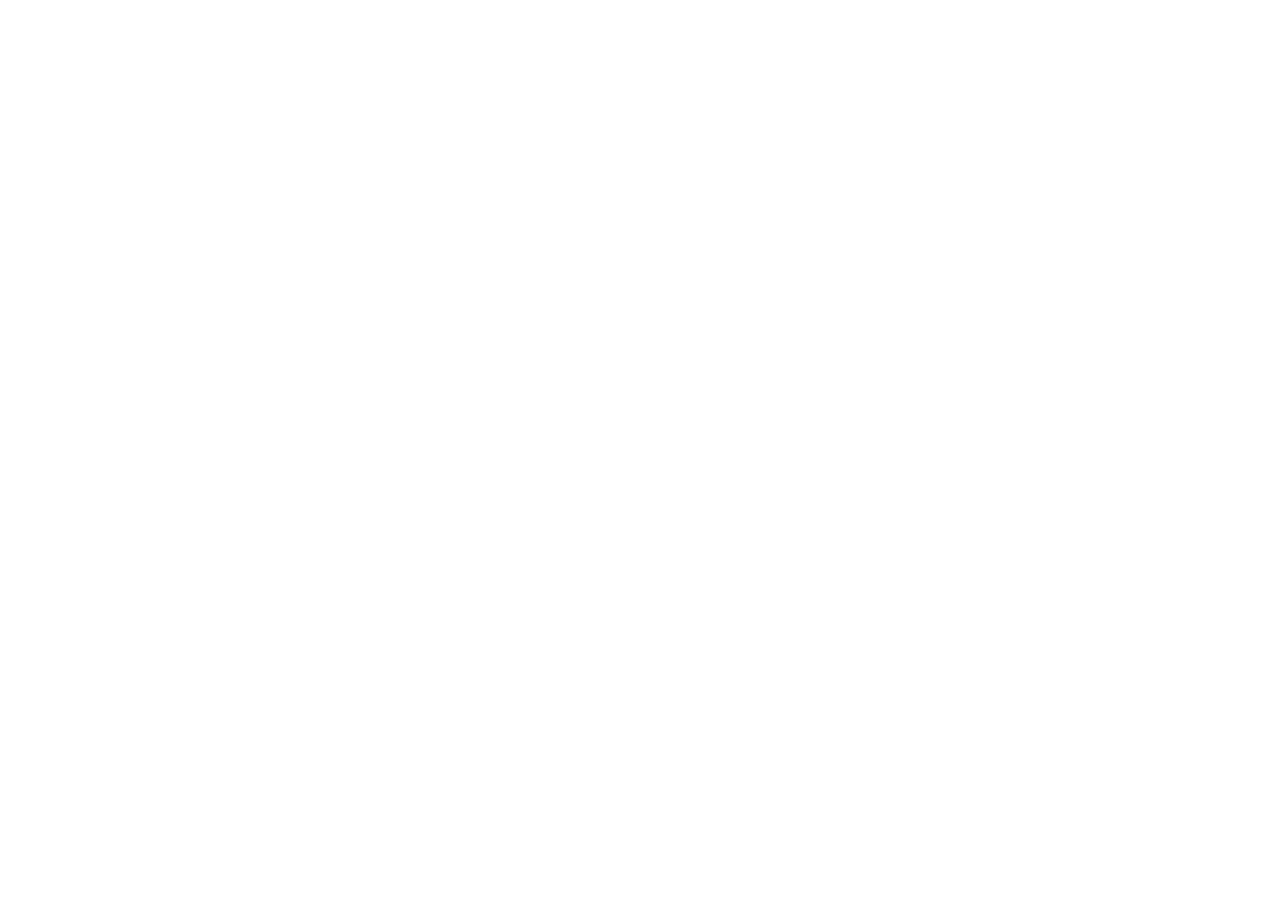
==== contactMe.html @ d30972bb "init project" ====
<!DOCTYPE html>
<html dir="rtl" lang="en">
<head>
    <meta charset="UTF-8">
    <meta http-equiv="X-UA-Compatible" content="IE=edge">
    <meta name="viewport" content="width=device-width, initial-scale=1.0">
    <meta name="description" content="سایت شخصی هادی حیدری آذر برنامه نویس و توسعه دهنده فرانت اند">
    <meta name="keywords" content="هادی حیدری آذر, توسعه دهنده فرانت اند, فرانت اند دولوپر, برنامه نویس, hadiheidariazar, frontend developer, programmer">
    <link rel="stylesheet" href="./css/bootstrap.rtl.min.css">
    <link rel="stylesheet" href="https://cdn.jsdelivr.net/npm/bootstrap-icons@1.10.5/font/bootstrap-icons.css">
    <link rel="stylesheet" href="./css/contactMe.css">
    <link rel="icon" href="./image/hadiheidariazar.jpg">
    <title> ارتباط با من </title>
</head>
<body>
    

    <script src="./js/bootstrap.bundle.min.js"></script>
    <script src="./js/features.js"></script>
</body>
</html>
---- css/contactMe.css ----
@import url('./custom.css');
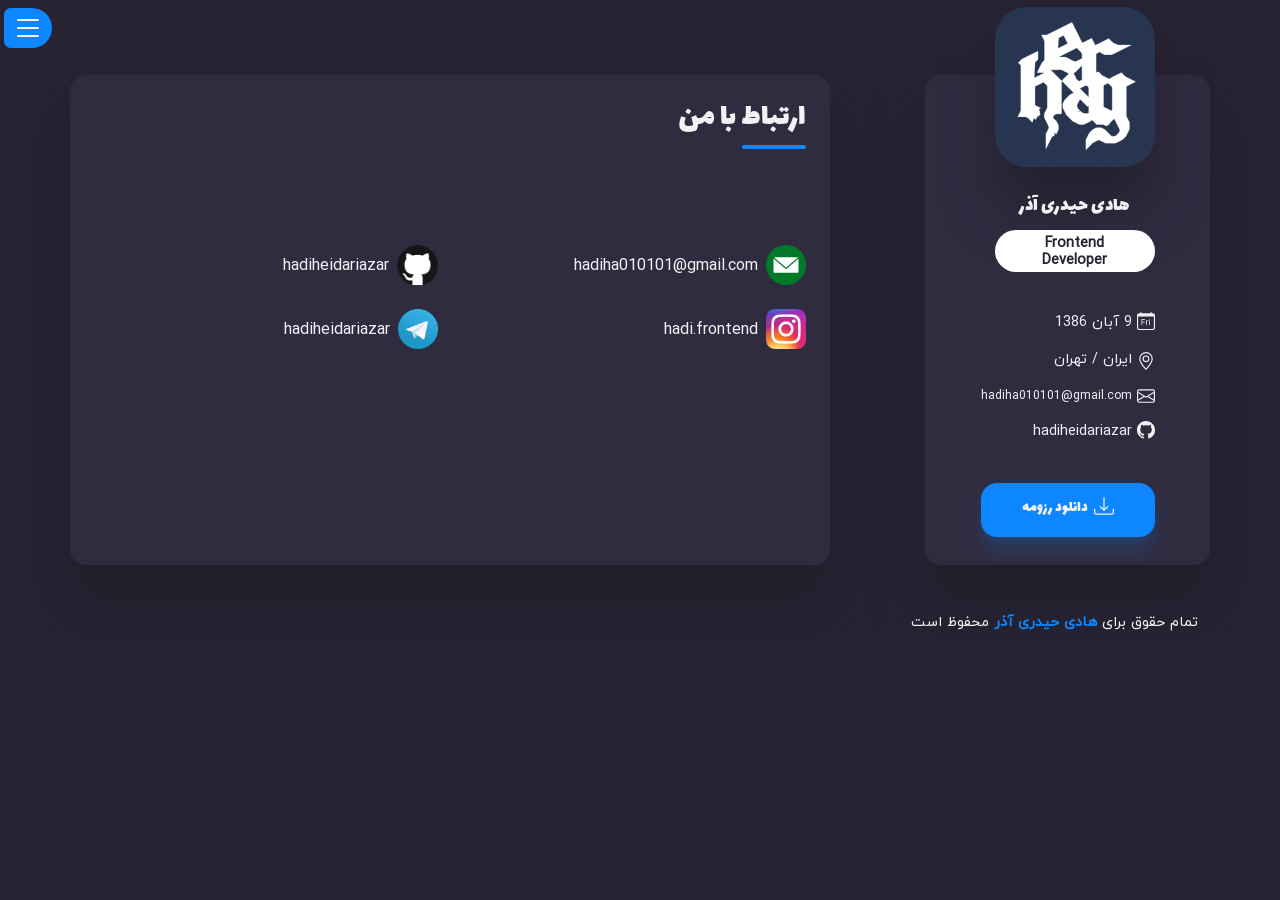
==== commit 3a84c498: "finished third page" ====
--- a/contactMe.html
+++ b/contactMe.html
@@ -1,21 +1,203 @@
 <!DOCTYPE html>
 <html dir="rtl" lang="en">
+
 <head>
     <meta charset="UTF-8">
     <meta http-equiv="X-UA-Compatible" content="IE=edge">
     <meta name="viewport" content="width=device-width, initial-scale=1.0">
     <meta name="description" content="سایت شخصی هادی حیدری آذر برنامه نویس و توسعه دهنده فرانت اند">
-    <meta name="keywords" content="هادی حیدری آذر, توسعه دهنده فرانت اند, فرانت اند دولوپر, برنامه نویس, hadiheidariazar, frontend developer, programmer">
+    <meta name="keywords"
+        content="هادی حیدری آذر, توسعه دهنده فرانت اند, فرانت اند دولوپر, برنامه نویس, hadiheidariazar, frontend developer, programmer">
     <link rel="stylesheet" href="./css/bootstrap.rtl.min.css">
-    <link rel="stylesheet" href="https://cdn.jsdelivr.net/npm/bootstrap-icons@1.10.5/font/bootstrap-icons.css">
     <link rel="stylesheet" href="./css/contactMe.css">
     <link rel="icon" href="./image/hadiheidariazar.jpg">
     <title> ارتباط با من </title>
 </head>
-<body>
-    
+
+<body class="px-3 px-sm-0 d-lg-flex align-items-center">
+
+    <div class="loader d-flex justify-content-center align-items-center">
+        <div class="spinner-grow bg-blue" role="status">
+            <span class="visually-hidden">Loading...</span>
+        </div>
+    </div>
+
+    <header class="fixed-top mx-1 mt-2">
+        <div class="menu bg-blue p-2 py-1">
+
+            <svg xmlns="http://www.w3.org/2000/svg" width="32" height="32" fill="currentColor"
+                class="bi bi-list icon-menu float-end" viewBox="0 0 16 16" style="cursor: pointer;">
+                <path fill-rule="evenodd"
+                    d="M2.5 12a.5.5 0 0 1 .5-.5h10a.5.5 0 0 1 0 1H3a.5.5 0 0 1-.5-.5zm0-4a.5.5 0 0 1 .5-.5h10a.5.5 0 0 1 0 1H3a.5.5 0 0 1-.5-.5zm0-4a.5.5 0 0 1 .5-.5h10a.5.5 0 0 1 0 1H3a.5.5 0 0 1-.5-.5z" />
+            </svg>
+
+            <ul class="menu-items none">
+                <li>
+                    <a class="page-link fs-7" href="./index.html"> درباره من </a>
+                </li>
+                <li>
+                    <a class="page-link fs-7" href="./mySkills.html"> مهارت های من </a>
+                </li>
+                <li>
+                    <a class="page-link fs-7" href="./contactMe.html"> ارتباط با من </a>
+                </li>
+                <li>
+                    <a class="page-link fs-7" href="sampleWorks.html"> نمونه کارها </a>
+                </li>
+            </ul>
+        </div>
+    </header>
+
+    <div class="container">
+        <div class="row my-5">
+
+            <!-- Section My Profile -->
+            <div class="col-12 p-1 col-lg-3 bg-box shadow border-radius justify-content-center d-flex">
+
+                <div class="my-profile text-center d-grid justify-content-center">
+
+                    <div class="section-my-profile text-center">
+                        <img src="./image/hadiheidariazar.jpg" alt="My Image" class="shadow">
+
+                        <h4 class="f-lalezar fs-5 mt-4"> هادی حیدری آذر </h4>
+                        <h4 class="fw-bold d-inline-block px-3 py-1 fs-7 bg-white font-black mt-1 rounded-pill">
+                            Frontend Developer </h4>
+                    </div>
+
+                    <div class="my-specifications text-lg-start d-flex justify-content-center mt-4">
+                        <div class="row d-flex d-lg-grid">
+                            <div class="col-12 col-md-6 col-lg-12 my-2">
+
+                                <svg xmlns="http://www.w3.org/2000/svg" width="18" height="18" fill="currentColor"
+                                    class="bi bi-calendar-day mb-1" viewBox="0 0 16 16">
+                                    <path
+                                        d="M4.684 11.523v-2.3h2.261v-.61H4.684V6.801h2.464v-.61H4v5.332h.684zm3.296 0h.676V8.98c0-.554.227-1.007.953-1.007.125 0 .258.004.329.015v-.613a1.806 1.806 0 0 0-.254-.02c-.582 0-.891.32-1.012.567h-.02v-.504H7.98v4.105zm2.805-5.093c0 .238.192.425.43.425a.428.428 0 1 0 0-.855.426.426 0 0 0-.43.43zm.094 5.093h.672V7.418h-.672v4.105z" />
+                                    <path
+                                        d="M3.5 0a.5.5 0 0 1 .5.5V1h8V.5a.5.5 0 0 1 1 0V1h1a2 2 0 0 1 2 2v11a2 2 0 0 1-2 2H2a2 2 0 0 1-2-2V3a2 2 0 0 1 2-2h1V.5a.5.5 0 0 1 .5-.5zM1 4v10a1 1 0 0 0 1 1h12a1 1 0 0 0 1-1V4H1z" />
+                                </svg>
+
+                                <span class="fs-7 date-birth" title="تاریخ تولد"> 9 آبان 1386 </span>
+                            </div>
+                            <div class="col-12 col-md-6 col-lg-12 my-2">
+
+                                <svg xmlns="http://www.w3.org/2000/svg" width="18" height="18" fill="currentColor"
+                                    class="bi bi-geo-alt" viewBox="0 0 16 16">
+                                    <path
+                                        d="M12.166 8.94c-.524 1.062-1.234 2.12-1.96 3.07A31.493 31.493 0 0 1 8 14.58a31.481 31.481 0 0 1-2.206-2.57c-.726-.95-1.436-2.008-1.96-3.07C3.304 7.867 3 6.862 3 6a5 5 0 0 1 10 0c0 .862-.305 1.867-.834 2.94zM8 16s6-5.686 6-10A6 6 0 0 0 2 6c0 4.314 6 10 6 10z" />
+                                    <path d="M8 8a2 2 0 1 1 0-4 2 2 0 0 1 0 4zm0 1a3 3 0 1 0 0-6 3 3 0 0 0 0 6z" />
+                                </svg>
+
+                                <span class="fs-7 location" title="آدرس"> ایران / تهران</span>
+                            </div>
+                            <div class="col-12 col-md-6 col-lg-12 my-2">
+
+                                <svg xmlns="http://www.w3.org/2000/svg" width="18" height="18" fill="currentColor"
+                                    class="bi bi-envelope" viewBox="0 0 16 16">
+                                    <path
+                                        d="M0 4a2 2 0 0 1 2-2h12a2 2 0 0 1 2 2v8a2 2 0 0 1-2 2H2a2 2 0 0 1-2-2V4Zm2-1a1 1 0 0 0-1 1v.217l7 4.2 7-4.2V4a1 1 0 0 0-1-1H2Zm13 2.383-4.708 2.825L15 11.105V5.383Zm-.034 6.876-5.64-3.471L8 9.583l-1.326-.795-5.64 3.47A1 1 0 0 0 2 13h12a1 1 0 0 0 .966-.741ZM1 11.105l4.708-2.897L1 5.383v5.722Z" />
+                                </svg>
+
+                                <a href="mailto:hadiha010101@gmail.com" title="آدرس ایمیل"
+                                    class="text-decoration-none text-hover text-light-color" style="font-size: .75rem;">
+                                    hadiha010101@gmail.com</a>
+                            </div>
+                            <div class="col-12 col-md-6 col-lg-12 my-2">
+
+                                <svg xmlns="http://www.w3.org/2000/svg" width="18" height="18" fill="currentColor"
+                                    class="bi bi-github mb-1" viewBox="0 0 16 16">
+                                    <path
+                                        d="M8 0C3.58 0 0 3.58 0 8c0 3.54 2.29 6.53 5.47 7.59.4.07.55-.17.55-.38 0-.19-.01-.82-.01-1.49-2.01.37-2.53-.49-2.69-.94-.09-.23-.48-.94-.82-1.13-.28-.15-.68-.52-.01-.53.63-.01 1.08.58 1.23.82.72 1.21 1.87.87 2.33.66.07-.52.28-.87.51-1.07-1.78-.2-3.64-.89-3.64-3.95 0-.87.31-1.59.82-2.15-.08-.2-.36-1.02.08-2.12 0 0 .67-.21 2.2.82.64-.18 1.32-.27 2-.27.68 0 1.36.09 2 .27 1.53-1.04 2.2-.82 2.2-.82.44 1.1.16 1.92.08 2.12.51.56.82 1.27.82 2.15 0 3.07-1.87 3.75-3.65 3.95.29.25.54.73.54 1.48 0 1.07-.01 1.93-.01 2.2 0 .21.15.46.55.38A8.012 8.012 0 0 0 16 8c0-4.42-3.58-8-8-8z" />
+                                </svg>
+
+                                <a href="https://github.com/hadiheidariazar" title="آدرس گیت هاب"
+                                    class="fs-7 text-hover text-decoration-none text-light-color"> hadiheidariazar </a>
+                            </div>
+                        </div>
+                    </div>
+
+                    <div class=" download-page my-4 d-flex justify-content-center">
+
+                        <a href="./files/رزومه علیرضا کثیرزارع.pdf"
+                            class="bg-blue btn-hover fs-6 btn-download-page text-light-color f-lalezar border-radius text-light-color text-decoration-none mt-2">
+
+                            <svg xmlns="http://www.w3.org/2000/svg" width="20" height="20" fill="currentColor"
+                                class="bi bi-download me-1 mb-2" viewBox="0 0 16 16">
+                                <path
+                                    d="M.5 9.9a.5.5 0 0 1 .5.5v2.5a1 1 0 0 0 1 1h12a1 1 0 0 0 1-1v-2.5a.5.5 0 0 1 1 0v2.5a2 2 0 0 1-2 2H2a2 2 0 0 1-2-2v-2.5a.5.5 0 0 1 .5-.5z" />
+                                <path
+                                    d="M7.646 11.854a.5.5 0 0 0 .708 0l3-3a.5.5 0 0 0-.708-.708L8.5 10.293V1.5a.5.5 0 0 0-1 0v8.793L5.354 8.146a.5.5 0 1 0-.708.708l3 3z" />
+                            </svg>
+
+                            دانلود رزومه </a>
+
+                    </div>
+                </div>
+
+            </div>
+            <!-- Section My Profile -->
+
+            <!-- Section Contact with Me -->
+            <div class="col-12 p-1 col-lg-8 offset-lg-1 g-3 g-lg-0 bg-box shadow border-radius section-contact-me p-4">
+                <h2 class="f-lalezar section-title"> ارتباط با من </h2>
+                <div class="bg-blue underline-section-title border-radius"></div>
+
+                <div class="contact-me">
+                    <div class="row">
+                        <div class="col-12 col-sm-6">
+                            <div class="container-contact-me email w-max-content">
+                                <a href="mailto:hadiha010101@gmail.com"
+                                    class="text-decoration-none text-light-color title-link h-100 d-flex align-items-center">
+                                <img src="./image/email.png" alt="Icon Email" class="h-100 me-2">
+
+                                    hadiha010101@gmail.com </a>
+                            </div>
+                        </div>
+                        <div class="col-12 col-sm-6 mt-4 mt-sm-0">
+                            <div class="container-contact-me github w-max-content">
+                                <a href="https://github.com/hadiheidariazar"
+                                    class="text-decoration-none text-light-color title-link d-flex align-items-center h-100" target="_blank">
+
+                                <img src="./image/github.png" alt="Icon Github" class="h-100 me-2">
+
+                                    hadiheidariazar </a>
+                            </div>
+                        </div>
+                        <div class="col-12 col-sm-6 mt-4">
+                            <div class="container-contact-me instagram w-max-content">
+                                <a href="https://instagram.com/hadi.frontend?igshid=YmMyMTA2M2Y="
+                                    class="text-decoration-none text-light-color d-flex align-items-center title-link h-100" target="_blank">
+
+                                <img src="./image/instagram.png" alt="Icon Instagram" class="h-100 me-2">
+
+                                    hadi.frontend </a>
+                            </div>
+                        </div>
+                        <div class="col-12 col-sm-6 mt-4">
+                            <div class="container-contact-me telegram w-max-content">
+                                <a href="https://t.me/hadiheidariazar"
+                                    class="text-decoration-none text-light-color d-flex align-items-center h-100 title-link" target="_blank">
+
+                                <img src="./image/telgram.png" alt="Icon Telegram" class="h-100 me-2">
+
+                                    hadiheidariazar </a>
+                            </div>
+                        </div>
+                    </div>
+                </div>
+            </div>
+            <!-- Section Contact with Me -->
+
+        </div>
+
+        <footer>
+            <span class="fs-7 footer-text"> تمام حقوق برای <span class="text-blue fw-bold"> هادی حیدری آذر </span> محفوظ
+                است </span>
+        </footer>
+    </div>
+
 
     <script src="./js/bootstrap.bundle.min.js"></script>
     <script src="./js/features.js"></script>
 </body>
+
 </html>
--- a/css/contactMe.css
+++ b/css/contactMe.css
@@ -1 +1,265 @@
-@import url('./custom.css');+@import url('./custom.css');
+
+body {
+    background: var(--bgColor-page);
+    color: var(--text-color);
+    font-family: iranYekan;
+    overflow-x: hidden;
+    height: 41rem;
+}
+
+
+/* Start Header Page */
+
+header {
+    display: flex;
+    justify-content: end;
+}
+
+.menu {
+    border-radius: 10px 30px 30px 10px;
+    border: none;
+    direction: ltr;
+    display: flex;
+    justify-content: space-between;
+    align-items: center;
+}
+
+header .show {
+    width: 3rem;
+    animation: showMenu .4s 1 .1s ease-out forwards;
+}
+
+@keyframes showMenu {
+    100% {
+        width: 30rem;
+    }
+}
+
+header .not-show {
+    width: 30rem;
+    animation: notShowMenu .4s 1 .1s ease-out forwards;
+}
+
+@keyframes notShowMenu {
+    100% {
+        width: 3rem;
+    }
+}
+
+.menu-items li {
+    float: right;
+}
+
+.menu .none {
+    display: none;
+}
+
+.menu-items li a {
+    float: right;
+    margin: 0 10px;
+    color: #f0f0f0;
+    transition: .3s;
+}
+
+.menu-items li a:hover {
+    color: #fff;
+}
+
+/* Finish Header Page */
+
+
+
+/* Start Content Page */
+
+
+/* Start Section My Profile */
+
+.my-profile {
+    width: 100%;
+}
+
+.section-my-profile {
+    width: 10rem;
+}
+
+.section-my-profile img {
+    margin-top: -4.5rem;
+    border-radius: 2rem;
+    width: 10rem;
+}
+
+.date-birth,
+.location {
+    cursor: default;
+}
+
+.btn-download-page {
+    padding: .8rem 1.5rem;
+    width: 100%;
+    border: none;
+    box-shadow: 0 1rem 1rem rgba(13, 134, 255, 0.15), 0 0.125rem 0.25rem rgba(13, 134, 255, 0.15);
+}
+
+.btn-download-page:hover {
+    box-shadow: none;
+}
+
+/* Finish Section My Profile */
+
+
+/* Start Section Contact with Me */
+
+.underline-section-title {
+    width: 4rem;
+    height: 4px;
+}
+
+.contact-me {
+    margin-top: 6rem;
+}
+
+.container-contact-me {
+    height: 2.5rem;
+}
+
+.email .title-link {
+    transition: all .3s;
+}
+
+.email .title-link:hover {
+    color: #007a28;
+}
+
+.github .title-link {
+    transition: all .3s;
+}
+
+.github .title-link:hover {
+    color: #000;
+}
+
+.instagram .title-link {
+    transition: all .3s;
+}
+
+.instagram .title-link:hover {
+    color: rgb(192, 50, 133);
+}
+
+.telegram .title-link {
+    transition: all .3s;
+}
+
+.telegram .title-link:hover {
+    color: rgb(49, 168, 220);
+}
+
+/* Finish Section Contact with Me */
+
+
+/* Start Responsive with css */
+
+@media screen and (max-width: 991px) {
+
+    body {
+        height: max-content;
+    }
+
+    .section-my-profile {
+        width: 100%;
+    }
+
+    .btn-download-page {
+        width: 75%
+    }
+
+    .container {
+        margin-top: 8rem;
+    }
+
+    .contact-me {
+        margin-top: 4rem;
+    }
+
+    footer {
+        margin-bottom: 2rem;
+    }
+}
+
+@media screen and (max-width: 767px) {
+    .title-link {
+        font-size: .8rem;
+    }
+}
+
+@media screen and (max-width: 576px) {
+    header .show {
+        width: 3rem;
+        animation: showMenu .4s 1 .1s ease-out forwards;
+    }
+
+    @keyframes showMenu {
+        100% {
+            width: 28rem;
+        }
+    }
+
+    header .not-show {
+        width: 28rem;
+        animation: notShowMenu .4s 1 .1s ease-out forwards;
+    }
+
+    @keyframes notShowMenu {
+        100% {
+            width: 3rem;
+        }
+    }
+
+    .menu-items li a {
+        font-size: .75rem;
+        margin: 0 5px;
+    }
+}
+
+@media screen and (max-width: 333px) {
+    header .show {
+        width: 3rem;
+        animation: showMenu .4s 1 .1s ease-out forwards;
+    }
+
+    @keyframes showMenu {
+        100% {
+            width: 22rem;
+        }
+    }
+
+    header .not-show {
+        width: 22rem;
+        animation: notShowMenu .4s 1 .1s ease-out forwards;
+    }
+
+    @keyframes notShowMenu {
+        100% {
+            width: 3rem;
+        }
+    }
+
+    .menu-items li a {
+        font-size: .6rem;
+        margin: 0 5px;
+        line-height: 1.2rem;
+    }
+
+    .footer-text {
+        font-size: .8rem;
+    }
+
+    .email .title-link {
+        font-size: .7rem;
+    }
+}
+
+/* Finish Responsive with css */
+
+/* Finish Content Page */
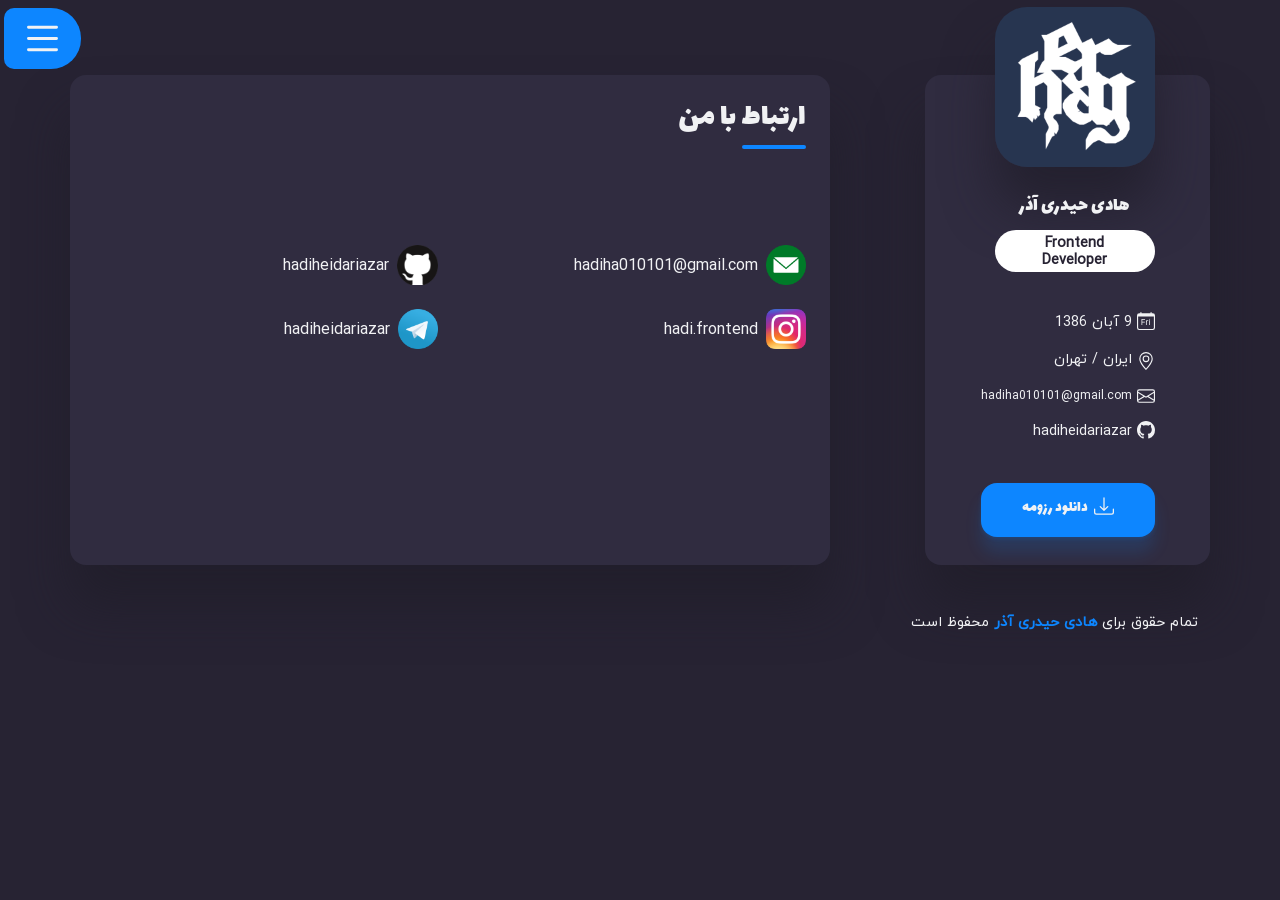
==== commit 84eae695: "bug fix" ====
--- a/contactMe.html
+++ b/contactMe.html
@@ -23,9 +23,9 @@
     </div>
 
     <header class="fixed-top mx-1 mt-2">
-        <div class="menu bg-blue p-2 py-1">
-
-            <svg xmlns="http://www.w3.org/2000/svg" width="32" height="32" fill="currentColor"
+        <div class="menu bg-blue px-2 px-sm-3 py-1 py-sm-2">
+
+            <svg xmlns="http://www.w3.org/2000/svg" width="45" height="45" fill="currentColor"
                 class="bi bi-list icon-menu float-end" viewBox="0 0 16 16" style="cursor: pointer;">
                 <path fill-rule="evenodd"
                     d="M2.5 12a.5.5 0 0 1 .5-.5h10a.5.5 0 0 1 0 1H3a.5.5 0 0 1-.5-.5zm0-4a.5.5 0 0 1 .5-.5h10a.5.5 0 0 1 0 1H3a.5.5 0 0 1-.5-.5zm0-4a.5.5 0 0 1 .5-.5h10a.5.5 0 0 1 0 1H3a.5.5 0 0 1-.5-.5z" />
--- a/css/contactMe.css
+++ b/css/contactMe.css
@@ -26,7 +26,7 @@
 }
 
 header .show {
-    width: 3rem;
+    width: 4.8rem;
     animation: showMenu .4s 1 .1s ease-out forwards;
 }
 
@@ -36,14 +36,14 @@
     }
 }
 
-header .not-show {
+header .none-menu {
     width: 30rem;
     animation: notShowMenu .4s 1 .1s ease-out forwards;
 }
 
 @keyframes notShowMenu {
     100% {
-        width: 3rem;
+        width: 4.8rem;
     }
 }
 
@@ -195,7 +195,7 @@
 
 @media screen and (max-width: 576px) {
     header .show {
-        width: 3rem;
+        width: 3.8rem;
         animation: showMenu .4s 1 .1s ease-out forwards;
     }
 
@@ -205,26 +205,26 @@
         }
     }
 
-    header .not-show {
+    header .none-menu {
         width: 28rem;
         animation: notShowMenu .4s 1 .1s ease-out forwards;
     }
 
     @keyframes notShowMenu {
         100% {
-            width: 3rem;
+            width: 3.8rem;
         }
     }
 
     .menu-items li a {
-        font-size: .75rem;
+        font-size: .8rem;
         margin: 0 5px;
     }
 }
 
-@media screen and (max-width: 333px) {
+@media screen and (max-width: 375px) {
     header .show {
-        width: 3rem;
+        width: 3.8rem;
         animation: showMenu .4s 1 .1s ease-out forwards;
     }
 
@@ -234,14 +234,14 @@
         }
     }
 
-    header .not-show {
+    header .none-menu {
         width: 22rem;
         animation: notShowMenu .4s 1 .1s ease-out forwards;
     }
 
     @keyframes notShowMenu {
         100% {
-            width: 3rem;
+            width: 3.8rem;
         }
     }
 
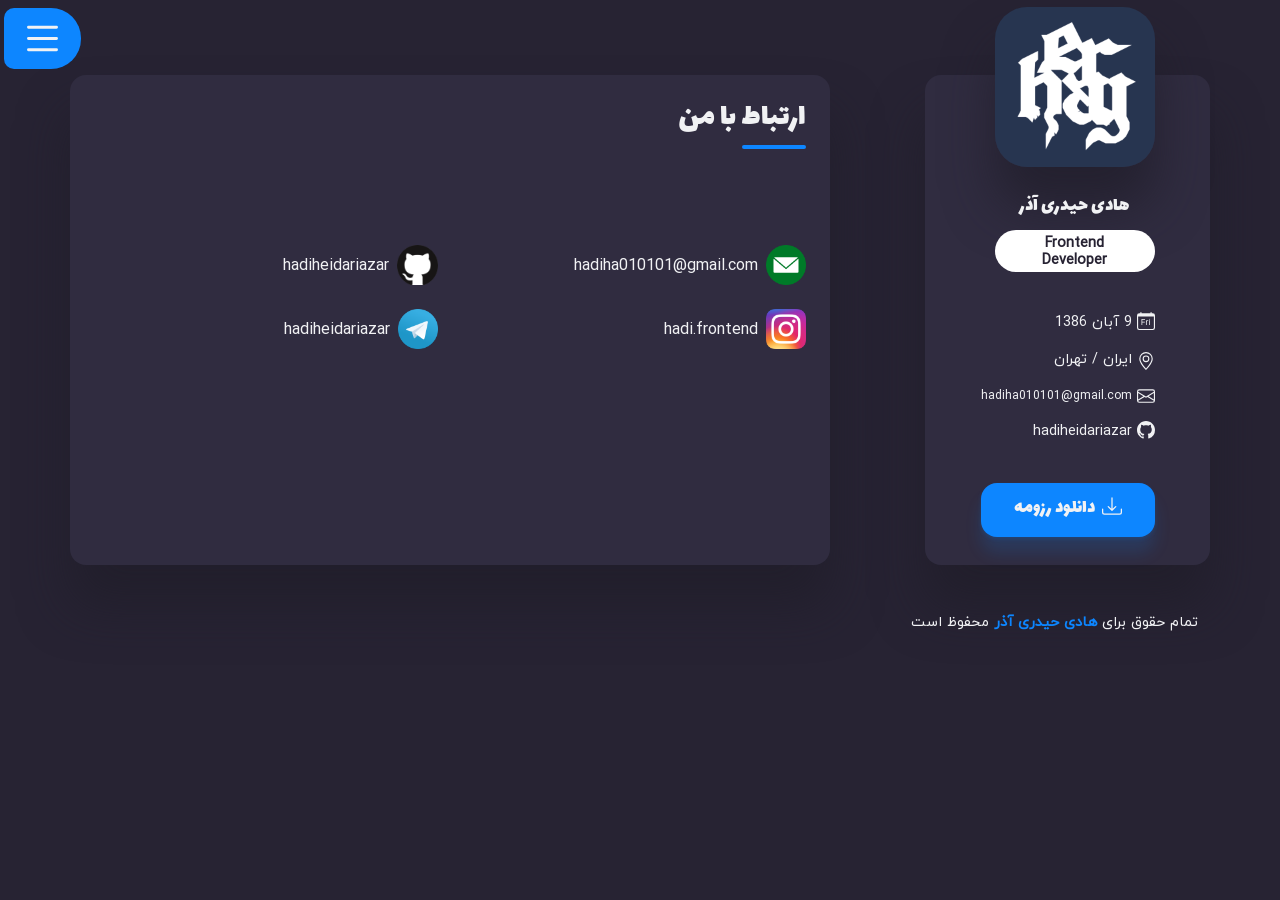
==== commit 135f364c: "bug fix" ====
--- a/contactMe.html
+++ b/contactMe.html
@@ -117,8 +117,8 @@
 
                     <div class=" download-page my-4 d-flex justify-content-center">
 
-                        <a href="./files/رزومه علیرضا کثیرزارع.pdf"
-                            class="bg-blue btn-hover fs-6 btn-download-page text-light-color f-lalezar border-radius text-light-color text-decoration-none mt-2">
+                        <a href="./files/hadiheidariazar.pdf"
+                            class="bg-blue btn-hover fs-5 btn-download-page text-light-color f-lalezar border-radius text-light-color text-decoration-none mt-2" download="./files/hadiheidariazar.pdf">
 
                             <svg xmlns="http://www.w3.org/2000/svg" width="20" height="20" fill="currentColor"
                                 class="bi bi-download me-1 mb-2" viewBox="0 0 16 16">
@@ -164,7 +164,7 @@
                         </div>
                         <div class="col-12 col-sm-6 mt-4">
                             <div class="container-contact-me instagram w-max-content">
-                                <a href="https://instagram.com/hadi.frontend?igshid=YmMyMTA2M2Y="
+                                <a href="https://instagram.com/hadi.frontend"
                                     class="text-decoration-none text-light-color d-flex align-items-center title-link h-100" target="_blank">
 
                                 <img src="./image/instagram.png" alt="Icon Instagram" class="h-100 me-2">
--- a/css/contactMe.css
+++ b/css/contactMe.css
@@ -246,7 +246,7 @@
     }
 
     .menu-items li a {
-        font-size: .6rem;
+        font-size: .66rem;
         margin: 0 5px;
         line-height: 1.2rem;
     }
